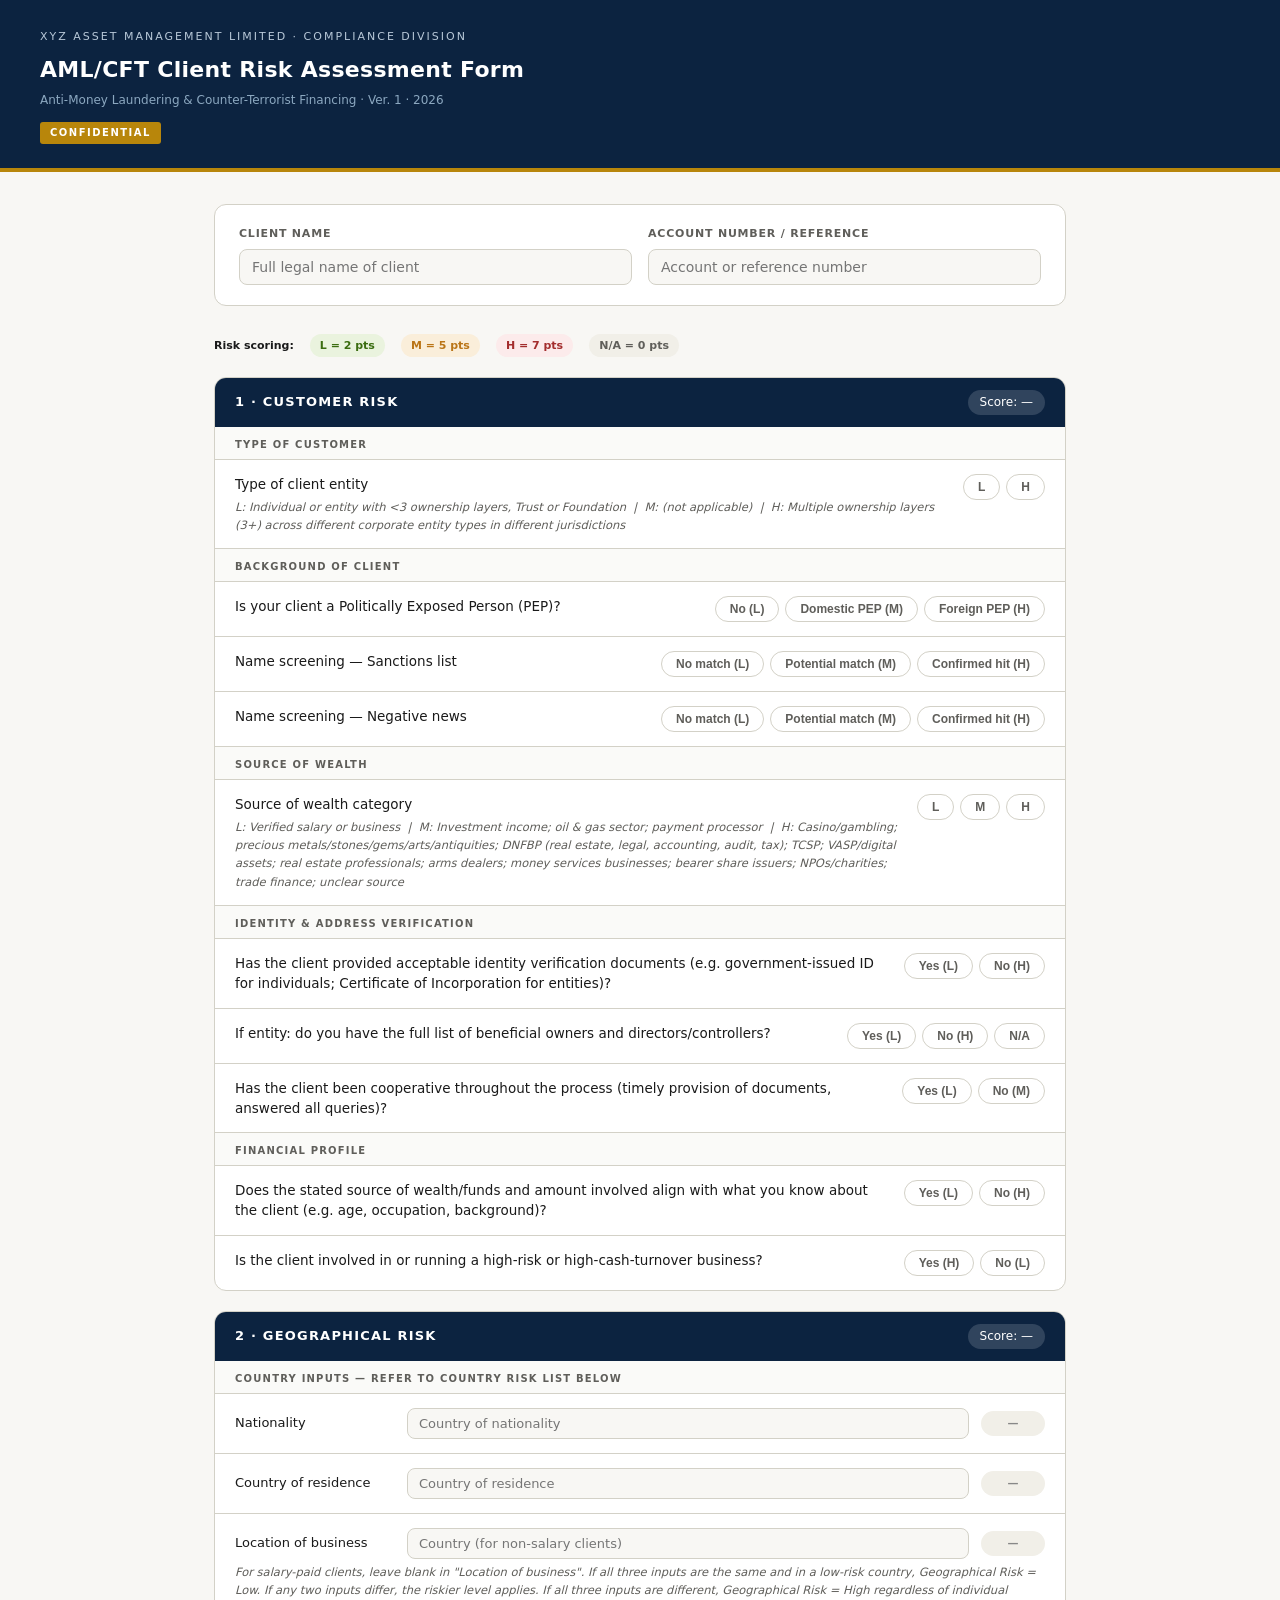
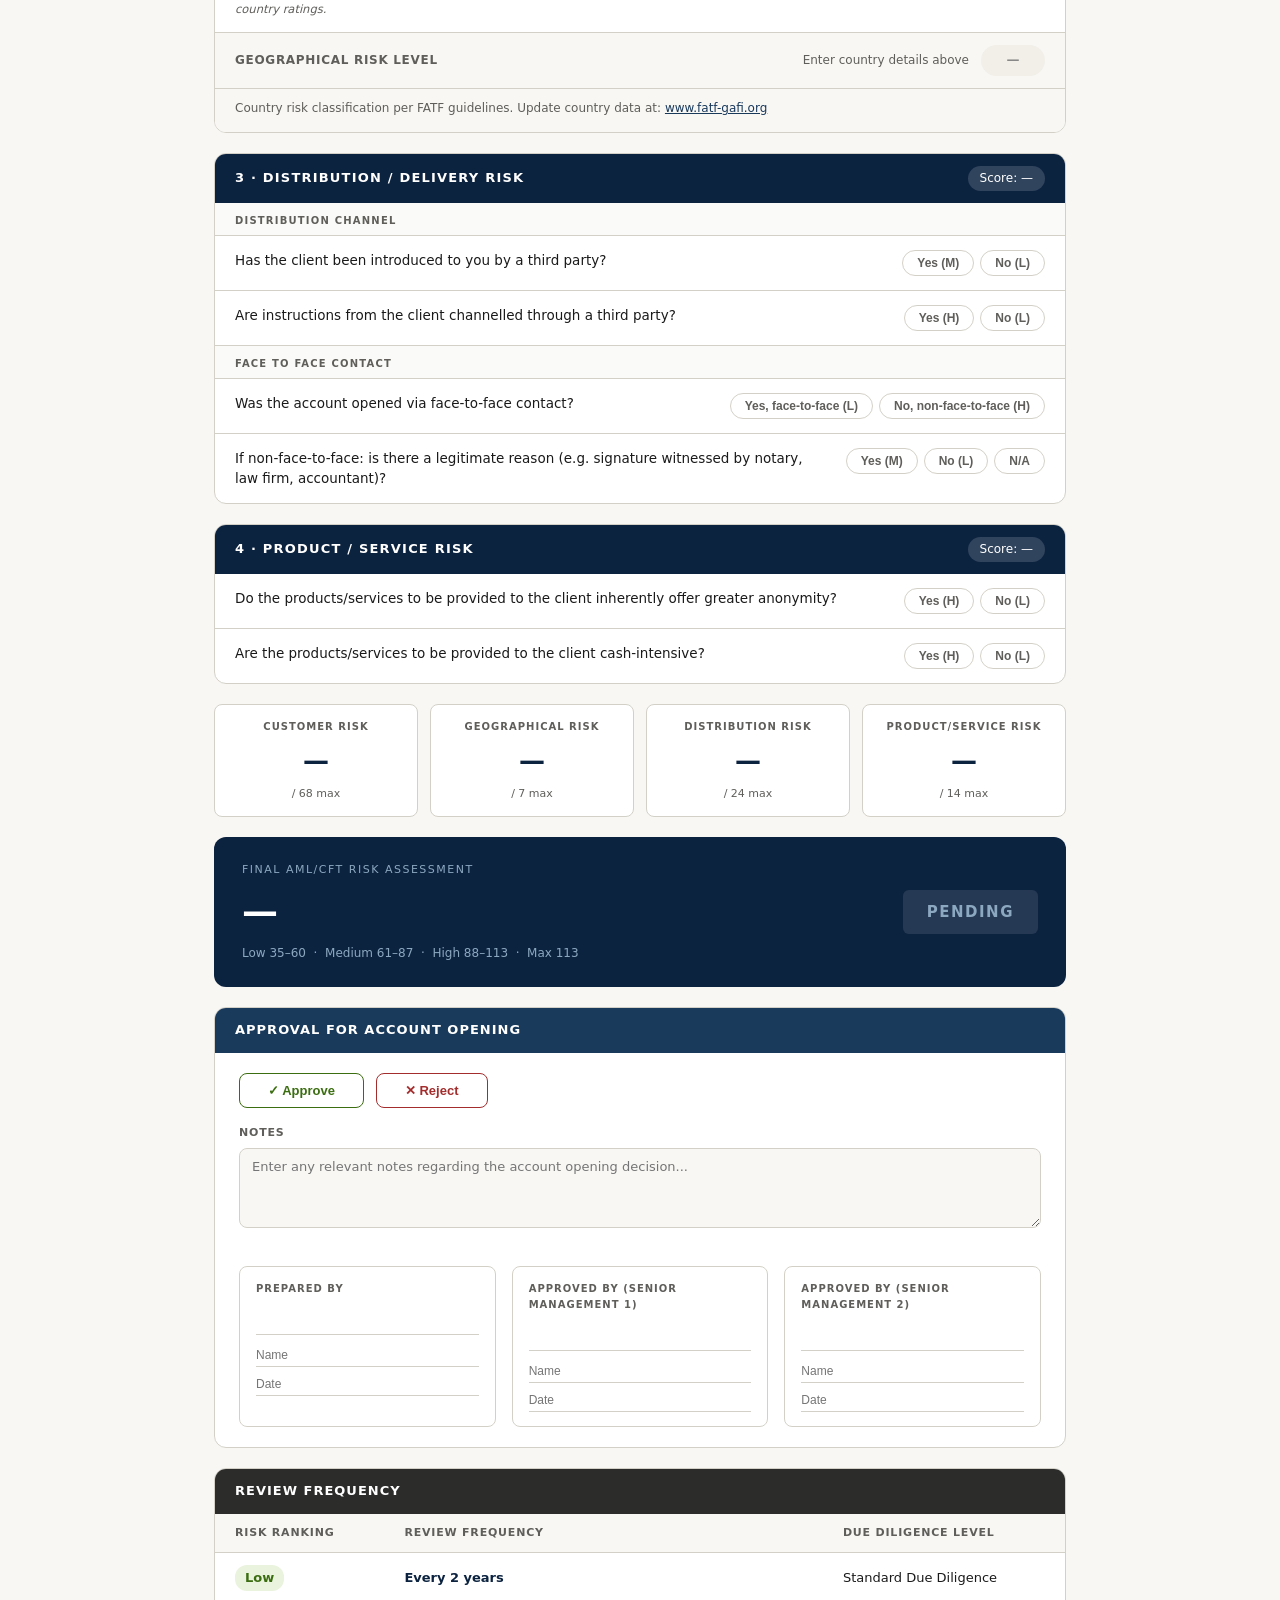
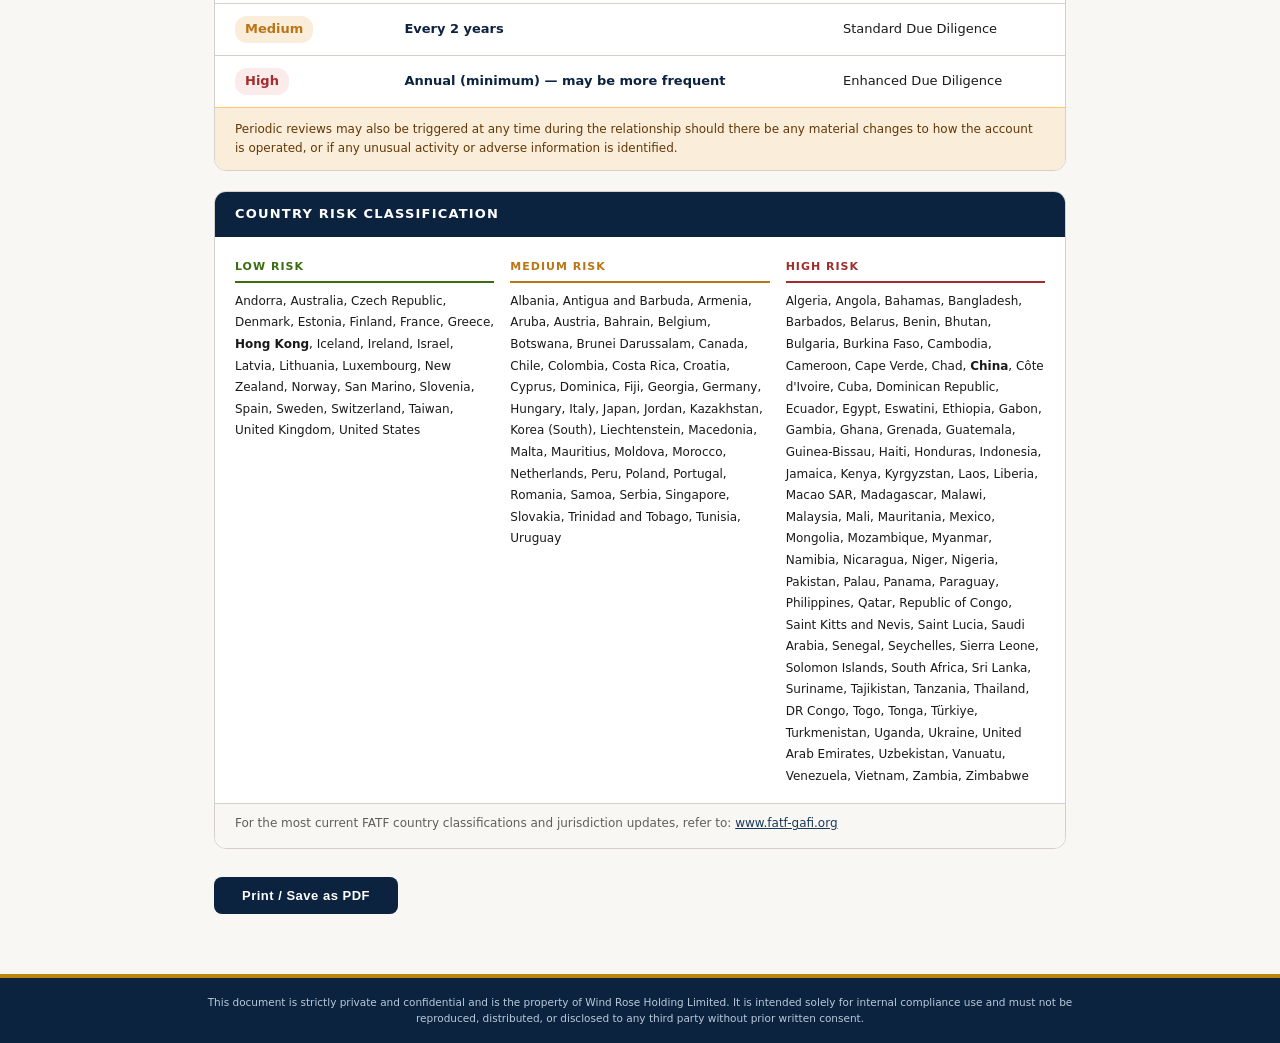
==== Tools_AML/aml_risk_assessment.html @ 9cca35e3 "Add files via upload" ====
<!DOCTYPE html>
<html lang="en">
<head>
<meta charset="UTF-8">
<meta name="viewport" content="width=device-width, initial-scale=1.0">
<title>AML/CFT Client Risk Assessment Form</title>
<style>
  :root {
    --navy: #0C2340;
    --navy-mid: #1A3A5C;
    --gold: #B8860B;
    --gold-light: #F5E6B0;
    --red-high: #A32D2D;
    --red-bg: #FCEBEB;
    --amber-mid: #BA7517;
    --amber-bg: #FAEEDA;
    --green-mid: #3B6D11;
    --green-bg: #EAF3DE;
    --border: #D3D1C7;
    --bg: #F8F7F4;
    --card-bg: #FFFFFF;
    --text: #1A1A1A;
    --text-muted: #5F5E5A;
    --radius: 8px;
    --radius-lg: 12px;
  }

  * { box-sizing: border-box; margin: 0; padding: 0; }

  body {
    font-family: 'Segoe UI', system-ui, sans-serif;
    font-size: 14px;
    line-height: 1.6;
    background: var(--bg);
    color: var(--text);
    padding: 0;
  }

  .page-header {
    background: var(--navy);
    color: #fff;
    padding: 28px 40px 24px;
    border-bottom: 4px solid var(--gold);
  }
  .page-header .firm-name {
    font-size: 11px;
    letter-spacing: 2px;
    text-transform: uppercase;
    color: #B8C8D8;
    margin-bottom: 6px;
  }
  .page-header h1 {
    font-size: 22px;
    font-weight: 600;
    letter-spacing: 0.3px;
    margin-bottom: 4px;
  }
  .page-header .subtitle {
    font-size: 12px;
    color: #8CA8C0;
  }
  .confidential-tag {
    display: inline-block;
    background: var(--gold);
    color: #fff;
    font-size: 10px;
    font-weight: 600;
    letter-spacing: 1.5px;
    text-transform: uppercase;
    padding: 3px 10px;
    border-radius: 3px;
    margin-top: 12px;
  }

  .form-body {
    max-width: 900px;
    margin: 0 auto;
    padding: 32px 24px 60px;
  }

  .client-info-bar {
    background: var(--card-bg);
    border: 0.5px solid var(--border);
    border-radius: var(--radius-lg);
    padding: 20px 24px;
    margin-bottom: 28px;
    display: grid;
    grid-template-columns: 1fr 1fr;
    gap: 16px;
  }
  .field-group label {
    display: block;
    font-size: 11px;
    font-weight: 600;
    letter-spacing: 0.8px;
    text-transform: uppercase;
    color: var(--text-muted);
    margin-bottom: 6px;
  }
  .field-group input, .field-group select {
    width: 100%;
    padding: 9px 12px;
    border: 0.5px solid var(--border);
    border-radius: var(--radius);
    font-size: 14px;
    font-family: inherit;
    background: var(--bg);
    color: var(--text);
    outline: none;
    transition: border-color 0.15s;
  }
  .field-group input:focus, .field-group select:focus {
    border-color: var(--navy-mid);
    background: #fff;
  }

  .section-card {
    background: var(--card-bg);
    border: 0.5px solid var(--border);
    border-radius: var(--radius-lg);
    margin-bottom: 20px;
    overflow: hidden;
  }
  .section-header {
    background: var(--navy);
    color: #fff;
    padding: 12px 20px;
    display: flex;
    align-items: center;
    justify-content: space-between;
  }
  .section-header h2 {
    font-size: 13px;
    font-weight: 600;
    letter-spacing: 1.2px;
    text-transform: uppercase;
  }
  .section-score-badge {
    font-size: 12px;
    background: rgba(255,255,255,0.15);
    padding: 3px 12px;
    border-radius: 20px;
    font-weight: 500;
  }

  .subsection-label {
    padding: 10px 20px 6px;
    font-size: 10px;
    font-weight: 700;
    letter-spacing: 1.2px;
    text-transform: uppercase;
    color: var(--text-muted);
    border-bottom: 0.5px solid var(--border);
    background: #FAFAF8;
  }

  .question-row {
    padding: 14px 20px;
    border-bottom: 0.5px solid var(--border);
    display: grid;
    grid-template-columns: 1fr auto;
    gap: 16px;
    align-items: start;
  }
  .question-row:last-child { border-bottom: none; }
  .question-text {
    font-size: 13.5px;
    line-height: 1.5;
    color: var(--text);
  }
  .question-note {
    font-size: 11.5px;
    color: var(--text-muted);
    margin-top: 3px;
    font-style: italic;
  }

  .radio-group {
    display: flex;
    gap: 6px;
    flex-shrink: 0;
    align-items: center;
  }
  .risk-btn {
    padding: 5px 14px;
    border-radius: 20px;
    border: 1.5px solid var(--border);
    background: transparent;
    font-size: 12px;
    font-weight: 600;
    cursor: pointer;
    transition: all 0.15s;
    white-space: nowrap;
    color: var(--text-muted);
  }
  .risk-btn:hover { border-color: #888; color: var(--text); }
  .risk-btn.selected-L { background: var(--green-bg); border-color: var(--green-mid); color: var(--green-mid); }
  .risk-btn.selected-M { background: var(--amber-bg); border-color: var(--amber-mid); color: var(--amber-mid); }
  .risk-btn.selected-H { background: var(--red-bg); border-color: var(--red-high); color: var(--red-high); }
  .risk-btn.selected-NA { background: #F1EFE8; border-color: #B4B2A9; color: #5F5E5A; }

  .geo-row {
    padding: 14px 20px;
    border-bottom: 0.5px solid var(--border);
    display: grid;
    grid-template-columns: 160px 1fr auto;
    gap: 12px;
    align-items: center;
  }
  .geo-row:last-child { border-bottom: none; }
  .geo-label {
    font-size: 13px;
    font-weight: 500;
  }
  .geo-input {
    padding: 7px 11px;
    border: 0.5px solid var(--border);
    border-radius: var(--radius);
    font-size: 13px;
    font-family: inherit;
    background: var(--bg);
    color: var(--text);
    outline: none;
    transition: border-color 0.15s;
  }
  .geo-input:focus { border-color: var(--navy-mid); background: #fff; }
  .geo-risk-indicator {
    font-size: 11px;
    font-weight: 700;
    padding: 4px 12px;
    border-radius: 20px;
    min-width: 64px;
    text-align: center;
  }
  .geo-risk-L { background: var(--green-bg); color: var(--green-mid); }
  .geo-risk-M { background: var(--amber-bg); color: var(--amber-mid); }
  .geo-risk-H { background: var(--red-bg); color: var(--red-high); }
  .geo-risk-none { background: #F1EFE8; color: #888; }
  .geo-note {
    grid-column: 1 / -1;
    font-size: 11.5px;
    color: var(--text-muted);
    font-style: italic;
    padding-top: 0;
    margin-top: -8px;
  }

  .geo-combined-result {
    padding: 12px 20px;
    background: #F8F7F4;
    border-top: 0.5px solid var(--border);
    display: flex;
    align-items: center;
    justify-content: space-between;
  }
  .geo-combined-label {
    font-size: 12px;
    font-weight: 600;
    text-transform: uppercase;
    letter-spacing: 0.7px;
    color: var(--text-muted);
  }

  .score-summary-grid {
    display: grid;
    grid-template-columns: repeat(4, 1fr);
    gap: 12px;
    margin-bottom: 20px;
  }
  .score-card {
    border: 0.5px solid var(--border);
    border-radius: var(--radius);
    padding: 14px 16px;
    background: var(--card-bg);
    text-align: center;
  }
  .score-card-label {
    font-size: 10px;
    font-weight: 700;
    letter-spacing: 1px;
    text-transform: uppercase;
    color: var(--text-muted);
    margin-bottom: 6px;
  }
  .score-card-value {
    font-size: 26px;
    font-weight: 600;
    color: var(--navy);
  }
  .score-card-sub {
    font-size: 11px;
    color: var(--text-muted);
    margin-top: 2px;
  }

  .total-result-card {
    background: var(--navy);
    color: #fff;
    border-radius: var(--radius-lg);
    padding: 24px 28px;
    margin-bottom: 20px;
    display: flex;
    align-items: center;
    justify-content: space-between;
  }
  .total-result-label {
    font-size: 11px;
    letter-spacing: 1.5px;
    text-transform: uppercase;
    color: #8CA8C0;
    margin-bottom: 4px;
  }
  .total-result-score {
    font-size: 36px;
    font-weight: 700;
  }
  .risk-level-badge {
    padding: 10px 24px;
    border-radius: 6px;
    font-size: 15px;
    font-weight: 700;
    letter-spacing: 1.5px;
    text-transform: uppercase;
  }
  .rl-low { background: var(--green-bg); color: var(--green-mid); }
  .rl-medium { background: var(--amber-bg); color: var(--amber-mid); }
  .rl-high { background: var(--red-bg); color: var(--red-high); }
  .rl-pending { background: rgba(255,255,255,0.1); color: #8CA8C0; }

  .edd-card {
    background: var(--red-bg);
    border: 1px solid #F7C1C1;
    border-radius: var(--radius-lg);
    padding: 20px 24px;
    margin-bottom: 20px;
    display: none;
  }
  .edd-card.visible { display: block; }
  .edd-title {
    font-size: 13px;
    font-weight: 700;
    color: var(--red-high);
    letter-spacing: 0.5px;
    text-transform: uppercase;
    margin-bottom: 12px;
    display: flex;
    align-items: center;
    gap: 8px;
  }
  .edd-options { display: flex; gap: 12px; margin-top: 10px; }

  .approval-card {
    background: var(--card-bg);
    border: 0.5px solid var(--border);
    border-radius: var(--radius-lg);
    overflow: hidden;
    margin-bottom: 20px;
  }
  .approval-header {
    background: var(--navy-mid);
    color: #fff;
    padding: 12px 20px;
    font-size: 13px;
    font-weight: 600;
    letter-spacing: 1px;
    text-transform: uppercase;
  }
  .approval-body { padding: 20px 24px; }
  .approval-options { display: flex; gap: 12px; margin-bottom: 16px; }
  .approve-btn, .reject-btn {
    padding: 9px 28px;
    border-radius: var(--radius);
    border: 1.5px solid;
    font-size: 13px;
    font-weight: 600;
    cursor: pointer;
    transition: all 0.15s;
  }
  .approve-btn { border-color: var(--green-mid); color: var(--green-mid); background: transparent; }
  .approve-btn.selected { background: var(--green-bg); }
  .reject-btn { border-color: var(--red-high); color: var(--red-high); background: transparent; }
  .reject-btn.selected { background: var(--red-bg); }
  .notes-area {
    width: 100%;
    min-height: 80px;
    padding: 10px 12px;
    border: 0.5px solid var(--border);
    border-radius: var(--radius);
    font-size: 13px;
    font-family: inherit;
    resize: vertical;
    background: var(--bg);
    color: var(--text);
    outline: none;
    margin-bottom: 16px;
  }
  .notes-area:focus { border-color: var(--navy-mid); background: #fff; }

  .sig-grid {
    display: grid;
    grid-template-columns: 1fr 1fr;
    gap: 16px;
    margin-top: 16px;
  }
  .sig-block {
    border: 0.5px solid var(--border);
    border-radius: var(--radius);
    padding: 14px 16px;
  }
  .sig-block.required {
    border: 1.5px solid var(--red-high);
    background: var(--red-bg);
  }
  .sig-block.required label { color: var(--red-high); }
  .sig-block label {
    font-size: 10px;
    font-weight: 700;
    letter-spacing: 1px;
    text-transform: uppercase;
    color: var(--text-muted);
    display: block;
    margin-bottom: 6px;
  }
  .sig-line {
    border-bottom: 1px solid var(--border);
    height: 32px;
    margin-bottom: 8px;
  }

  .review-card {
    background: var(--card-bg);
    border: 0.5px solid var(--border);
    border-radius: var(--radius-lg);
    overflow: hidden;
    margin-bottom: 20px;
  }
  .review-header {
    background: #2C2C2A;
    color: #fff;
    padding: 12px 20px;
    font-size: 13px;
    font-weight: 600;
    letter-spacing: 1px;
    text-transform: uppercase;
  }
  .review-table {
    width: 100%;
    border-collapse: collapse;
  }
  .review-table th {
    background: #F8F7F4;
    padding: 10px 20px;
    font-size: 11px;
    font-weight: 700;
    letter-spacing: 0.8px;
    text-transform: uppercase;
    color: var(--text-muted);
    text-align: left;
    border-bottom: 0.5px solid var(--border);
  }
  .review-table td {
    padding: 12px 20px;
    border-bottom: 0.5px solid var(--border);
    font-size: 13px;
  }
  .review-table tr:last-child td { border-bottom: none; }
  .review-freq {
    font-weight: 600;
    color: var(--navy);
  }
  .review-active td { background: #EAF3DE; }
  .review-active .review-freq { color: var(--green-mid); }
  .review-active-H td { background: var(--red-bg); }
  .review-active-H .review-freq { color: var(--red-high); }
  .review-active-M td { background: var(--amber-bg); }
  .review-active-M .review-freq { color: var(--amber-mid); }

  .periodic-note {
    padding: 12px 20px;
    background: #FAEEDA;
    font-size: 12px;
    color: #633806;
    border-top: 0.5px solid #FAC775;
  }

  .country-lookup-row {
    padding: 10px 20px 14px;
    background: #F8F7F4;
    border-top: 0.5px solid var(--border);
    font-size: 12px;
    color: var(--text-muted);
  }
  .country-lookup-row a {
    color: var(--navy-mid);
    text-decoration: underline;
    cursor: pointer;
  }

  .print-btn {
    background: var(--navy);
    color: #fff;
    border: none;
    padding: 11px 28px;
    border-radius: var(--radius);
    font-size: 13px;
    font-weight: 600;
    cursor: pointer;
    margin-top: 8px;
    letter-spacing: 0.5px;
    transition: background 0.15s;
  }
  .print-btn:hover { background: var(--navy-mid); }

  .legend-row {
    display: flex;
    gap: 16px;
    font-size: 11px;
    color: var(--text-muted);
    margin-bottom: 20px;
    align-items: center;
  }
  .legend-pill {
    display: inline-flex;
    align-items: center;
    gap: 5px;
    padding: 3px 10px;
    border-radius: 12px;
    font-weight: 600;
  }

  .high-warning {
    background: var(--red-bg);
    border: 1px solid #F09595;
    border-radius: var(--radius);
    padding: 12px 16px;
    font-size: 12.5px;
    color: var(--red-high);
    margin-top: 12px;
    display: none;
  }
  .high-warning.visible { display: block; }

  @media print {
    body { background: #fff; }
    .print-btn { display: none; }
    .section-card, .approval-card, .review-card { break-inside: avoid; }
  }

  .page-footer {
    background: var(--navy);
    color: #B8C8D8;
    padding: 16px 40px;
    border-top: 4px solid var(--gold);
    text-align: center;
    font-size: 10.5px;
    line-height: 1.6;
  }
  .page-footer .footnote {
    max-width: 900px;
    margin: 0 auto;
  }
</style>
</head>
<body>

<div class="page-header">
  <div class="firm-name">xyz Asset Management Limited · Compliance Division</div>
  <h1>AML/CFT Client Risk Assessment Form</h1>
  <div class="subtitle">Anti-Money Laundering &amp; Counter-Terrorist Financing · Ver. 1 · 2026</div>
  <div class="confidential-tag">Confidential</div>
</div>

<div class="form-body">

  <div class="client-info-bar">
    <div class="field-group">
      <label>Client Name</label>
      <input type="text" id="clientName" placeholder="Full legal name of client">
    </div>
    <div class="field-group">
      <label>Account Number / Reference</label>
      <input type="text" id="accountRef" placeholder="Account or reference number">
    </div>
  </div>

  <div class="legend-row">
    <span style="font-weight:600; color: var(--text);">Risk scoring:</span>
    <span class="legend-pill" style="background:var(--green-bg); color:var(--green-mid);">L = 2 pts</span>
    <span class="legend-pill" style="background:var(--amber-bg); color:var(--amber-mid);">M = 5 pts</span>
    <span class="legend-pill" style="background:var(--red-bg); color:var(--red-high);">H = 7 pts</span>
    <span class="legend-pill" style="background:#F1EFE8; color:#5F5E5A;">N/A = 0 pts</span>
  </div>

  <!-- SECTION 1: CUSTOMER RISK -->
  <div class="section-card">
    <div class="section-header">
      <h2>1 · Customer Risk</h2>
      <span class="section-score-badge" id="badge-customer">Score: —</span>
    </div>

    <div class="subsection-label">Type of customer</div>
    <div class="question-row">
      <div>
        <div class="question-text">Type of client entity</div>
        <div class="question-note">L: Individual or entity with &lt;3 ownership layers, Trust or Foundation &nbsp;|&nbsp; M: (not applicable) &nbsp;|&nbsp; H: Multiple ownership layers (3+) across different corporate entity types in different jurisdictions</div>
      </div>
      <div class="radio-group" data-section="customer" data-q="typeOfCustomer">
        <button class="risk-btn" data-val="L" onclick="selectRisk(this,'typeOfCustomer','customer')">L</button>
        <button class="risk-btn" data-val="H" onclick="selectRisk(this,'typeOfCustomer','customer')">H</button>
      </div>
    </div>

    <div class="subsection-label">Background of client</div>
    <div class="question-row">
      <div>
        <div class="question-text">Is your client a Politically Exposed Person (PEP)?</div>
      </div>
      <div class="radio-group" data-section="customer" data-q="pep">
        <button class="risk-btn" data-val="L" onclick="selectRisk(this,'pep','customer')">No (L)</button>
        <button class="risk-btn" data-val="M" onclick="selectRisk(this,'pep','customer')">Domestic PEP (M)</button>
        <button class="risk-btn" data-val="H" onclick="selectRisk(this,'pep','customer')">Foreign PEP (H)</button>
      </div>
    </div>
    <div class="question-row">
      <div>
        <div class="question-text">Name screening — Sanctions list</div>
      </div>
      <div class="radio-group" data-section="customer" data-q="sanctionScreen">
        <button class="risk-btn" data-val="L" onclick="selectRisk(this,'sanctionScreen','customer')">No match (L)</button>
        <button class="risk-btn" data-val="M" onclick="selectRisk(this,'sanctionScreen','customer')">Potential match (M)</button>
        <button class="risk-btn" data-val="H" onclick="selectRisk(this,'sanctionScreen','customer')">Confirmed hit (H)</button>
      </div>
    </div>
    <div class="question-row">
      <div>
        <div class="question-text">Name screening — Negative news</div>
      </div>
      <div class="radio-group" data-section="customer" data-q="negNewsScreen">
        <button class="risk-btn" data-val="L" onclick="selectRisk(this,'negNewsScreen','customer')">No match (L)</button>
        <button class="risk-btn" data-val="M" onclick="selectRisk(this,'negNewsScreen','customer')">Potential match (M)</button>
        <button class="risk-btn" data-val="H" onclick="selectRisk(this,'negNewsScreen','customer')">Confirmed hit (H)</button>
      </div>
    </div>

    <div class="subsection-label">Source of wealth</div>
    <div class="question-row">
      <div>
        <div class="question-text">Source of wealth category</div>
        <div class="question-note">L: Verified salary or business &nbsp;|&nbsp; M: Investment income; oil &amp; gas sector; payment processor &nbsp;|&nbsp; H: Casino/gambling; precious metals/stones/gems/arts/antiquities; DNFBP (real estate, legal, accounting, audit, tax); TCSP; VASP/digital assets; real estate professionals; arms dealers; money services businesses; bearer share issuers; NPOs/charities; trade finance; unclear source</div>
      </div>
      <div class="radio-group" data-section="customer" data-q="sourceWealth">
        <button class="risk-btn" data-val="L" onclick="selectRisk(this,'sourceWealth','customer')">L</button>
        <button class="risk-btn" data-val="M" onclick="selectRisk(this,'sourceWealth','customer')">M</button>
        <button class="risk-btn" data-val="H" onclick="selectRisk(this,'sourceWealth','customer')">H</button>
      </div>
    </div>

    <div class="subsection-label">Identity &amp; address verification</div>
    <div class="question-row">
      <div>
        <div class="question-text">Has the client provided acceptable identity verification documents (e.g. government-issued ID for individuals; Certificate of Incorporation for entities)?</div>
      </div>
      <div class="radio-group" data-section="customer" data-q="idVerified">
        <button class="risk-btn" data-val="L" onclick="selectRisk(this,'idVerified','customer')">Yes (L)</button>
        <button class="risk-btn" data-val="H" onclick="selectRisk(this,'idVerified','customer')">No (H)</button>
      </div>
    </div>
    <div class="question-row">
      <div>
        <div class="question-text">If entity: do you have the full list of beneficial owners and directors/controllers?</div>
      </div>
      <div class="radio-group" data-section="customer" data-q="boList">
        <button class="risk-btn" data-val="L" onclick="selectRisk(this,'boList','customer')">Yes (L)</button>
        <button class="risk-btn" data-val="H" onclick="selectRisk(this,'boList','customer')">No (H)</button>
        <button class="risk-btn" data-val="NA" onclick="selectRisk(this,'boList','customer')">N/A</button>
      </div>
    </div>
    <div class="question-row">
      <div>
        <div class="question-text">Has the client been cooperative throughout the process (timely provision of documents, answered all queries)?</div>
      </div>
      <div class="radio-group" data-section="customer" data-q="cooperative">
        <button class="risk-btn" data-val="L" onclick="selectRisk(this,'cooperative','customer')">Yes (L)</button>
        <button class="risk-btn" data-val="M" onclick="selectRisk(this,'cooperative','customer')">No (M)</button>
      </div>
    </div>

    <div class="subsection-label">Financial profile</div>
    <div class="question-row">
      <div>
        <div class="question-text">Does the stated source of wealth/funds and amount involved align with what you know about the client (e.g. age, occupation, background)?</div>
      </div>
      <div class="radio-group" data-section="customer" data-q="sowConsistent">
        <button class="risk-btn" data-val="L" onclick="selectRisk(this,'sowConsistent','customer')">Yes (L)</button>
        <button class="risk-btn" data-val="H" onclick="selectRisk(this,'sowConsistent','customer')">No (H)</button>
      </div>
    </div>
    <div class="question-row" style="border-bottom:none;">
      <div>
        <div class="question-text">Is the client involved in or running a high-risk or high-cash-turnover business?</div>
      </div>
      <div class="radio-group" data-section="customer" data-q="highCashBiz">
        <button class="risk-btn" data-val="H" onclick="selectRisk(this,'highCashBiz','customer')">Yes (H)</button>
        <button class="risk-btn" data-val="L" onclick="selectRisk(this,'highCashBiz','customer')">No (L)</button>
      </div>
    </div>
  </div>

  <!-- SECTION 2: GEOGRAPHICAL RISK -->
  <div class="section-card">
    <div class="section-header">
      <h2>2 · Geographical Risk</h2>
      <span class="section-score-badge" id="badge-geo">Score: —</span>
    </div>

    <div class="subsection-label">Country inputs — refer to country risk list below</div>
    <div class="geo-row">
      <div class="geo-label">Nationality</div>
      <input type="text" class="geo-input" id="geo-nationality" placeholder="Country of nationality" oninput="updateGeo()">
      <div class="geo-risk-indicator geo-risk-none" id="geo-nat-badge">—</div>
    </div>
    <div class="geo-row">
      <div class="geo-label">Country of residence</div>
      <input type="text" class="geo-input" id="geo-residence" placeholder="Country of residence" oninput="updateGeo()">
      <div class="geo-risk-indicator geo-risk-none" id="geo-res-badge">—</div>
    </div>
    <div class="geo-row" style="border-bottom:none;">
      <div class="geo-label">Location of business</div>
      <input type="text" class="geo-input" id="geo-business" placeholder="Country (for non-salary clients)" oninput="updateGeo()">
      <div class="geo-risk-indicator geo-risk-none" id="geo-biz-badge">—</div>
      <div class="geo-note">For salary-paid clients, leave blank in "Location of business". If all three inputs are the same and in a low-risk country, Geographical Risk = Low. If any two inputs differ, the riskier level applies. If all three inputs are different, Geographical Risk = High regardless of individual country ratings.</div>
    </div>

    <div class="geo-combined-result">
      <span class="geo-combined-label">Geographical risk level</span>
      <div style="display:flex; align-items:center; gap:12px;">
        <span id="geo-combined-text" style="font-size:12px; color:var(--text-muted);">Enter country details above</span>
        <div class="geo-risk-indicator geo-risk-none" id="geo-combined-badge" style="font-size:13px; padding: 5px 18px;">—</div>
      </div>
    </div>

    <div class="country-lookup-row">
      Country risk classification per FATF guidelines. Update country data at:
      <a href="https://www.fatf-gafi.org/en/home.html" target="_blank">www.fatf-gafi.org</a>
    </div>
  </div>

  <!-- SECTION 3: DISTRIBUTION/DELIVERY RISK -->
  <div class="section-card">
    <div class="section-header">
      <h2>3 · Distribution / Delivery Risk</h2>
      <span class="section-score-badge" id="badge-dist">Score: —</span>
    </div>

    <div class="subsection-label">Distribution channel</div>
    <div class="question-row">
      <div>
        <div class="question-text">Has the client been introduced to you by a third party?</div>
      </div>
      <div class="radio-group" data-section="dist" data-q="thirdPartyIntro">
        <button class="risk-btn" data-val="M" onclick="selectRisk(this,'thirdPartyIntro','dist')">Yes (M)</button>
        <button class="risk-btn" data-val="L" onclick="selectRisk(this,'thirdPartyIntro','dist')">No (L)</button>
      </div>
    </div>
    <div class="question-row">
      <div>
        <div class="question-text">Are instructions from the client channelled through a third party?</div>
      </div>
      <div class="radio-group" data-section="dist" data-q="thirdPartyInstr">
        <button class="risk-btn" data-val="H" onclick="selectRisk(this,'thirdPartyInstr','dist')">Yes (H)</button>
        <button class="risk-btn" data-val="L" onclick="selectRisk(this,'thirdPartyInstr','dist')">No (L)</button>
      </div>
    </div>

    <div class="subsection-label">Face to face contact</div>
    <div class="question-row">
      <div>
        <div class="question-text">Was the account opened via face-to-face contact?</div>
      </div>
      <div class="radio-group" data-section="dist" data-q="faceToFace">
        <button class="risk-btn" data-val="L" onclick="selectRisk(this,'faceToFace','dist')">Yes, face-to-face (L)</button>
        <button class="risk-btn" data-val="H" onclick="selectRisk(this,'faceToFace','dist')">No, non-face-to-face (H)</button>
      </div>
    </div>
    <div class="question-row" style="border-bottom:none;">
      <div>
        <div class="question-text">If non-face-to-face: is there a legitimate reason (e.g. signature witnessed by notary, law firm, accountant)?</div>
      </div>
      <div class="radio-group" data-section="dist" data-q="nonF2FReason">
        <button class="risk-btn" data-val="M" onclick="selectRisk(this,'nonF2FReason','dist')">Yes (M)</button>
        <button class="risk-btn" data-val="L" onclick="selectRisk(this,'nonF2FReason','dist')">No (L)</button>
        <button class="risk-btn" data-val="NA" onclick="selectRisk(this,'nonF2FReason','dist')">N/A</button>
      </div>
    </div>
  </div>

  <!-- SECTION 4: PRODUCT/SERVICE RISK -->
  <div class="section-card">
    <div class="section-header">
      <h2>4 · Product / Service Risk</h2>
      <span class="section-score-badge" id="badge-prod">Score: —</span>
    </div>

    <div class="question-row">
      <div>
        <div class="question-text">Do the products/services to be provided to the client inherently offer greater anonymity?</div>
      </div>
      <div class="radio-group" data-section="prod" data-q="anonymity">
        <button class="risk-btn" data-val="H" onclick="selectRisk(this,'anonymity','prod')">Yes (H)</button>
        <button class="risk-btn" data-val="L" onclick="selectRisk(this,'anonymity','prod')">No (L)</button>
      </div>
    </div>
    <div class="question-row" style="border-bottom:none;">
      <div>
        <div class="question-text">Are the products/services to be provided to the client cash-intensive?</div>
      </div>
      <div class="radio-group" data-section="prod" data-q="cashIntensive">
        <button class="risk-btn" data-val="H" onclick="selectRisk(this,'cashIntensive','prod')">Yes (H)</button>
        <button class="risk-btn" data-val="L" onclick="selectRisk(this,'cashIntensive','prod')">No (L)</button>
      </div>
    </div>
  </div>

  <!-- SCORE SUMMARY -->
  <div class="score-summary-grid">
    <div class="score-card">
      <div class="score-card-label">Customer risk</div>
      <div class="score-card-value" id="sum-customer">—</div>
      <div class="score-card-sub">/ 68 max</div>
    </div>
    <div class="score-card">
      <div class="score-card-label">Geographical risk</div>
      <div class="score-card-value" id="sum-geo">—</div>
      <div class="score-card-sub">/ 7 max</div>
    </div>
    <div class="score-card">
      <div class="score-card-label">Distribution risk</div>
      <div class="score-card-value" id="sum-dist">—</div>
      <div class="score-card-sub">/ 24 max</div>
    </div>
    <div class="score-card">
      <div class="score-card-label">Product/service risk</div>
      <div class="score-card-value" id="sum-prod">—</div>
      <div class="score-card-sub">/ 14 max</div>
    </div>
  </div>

  <div class="total-result-card">
    <div>
      <div class="total-result-label">Final AML/CFT Risk Assessment</div>
      <div class="total-result-score" id="total-score">—</div>
      <div style="font-size:12px; color:#8CA8C0; margin-top:4px;">Low 35–60 &nbsp;·&nbsp; Medium 61–87 &nbsp;·&nbsp; High 88–113 &nbsp;·&nbsp; Max 113</div>
    </div>
    <div class="risk-level-badge rl-pending" id="final-risk-badge">Pending</div>
  </div>

  <!-- EDD Card (high risk only) -->
  <div class="edd-card" id="edd-card">
    <div class="edd-title">⚠ Enhanced Due Diligence Required</div>
    <div style="font-size:13px; color:var(--red-high); margin-bottom:12px;"><span id="edd-reason">Enhanced Due Diligence (EDD) is required for this client.</span> EDD must be conducted and an EDD report must be provided. This client must be approved by 2 Senior Management.</div>
    <div style="font-size:12px; font-weight:600; text-transform:uppercase; letter-spacing:0.8px; color:#A32D2D; margin-bottom:8px;">EDD Outcome</div>
    <div class="edd-options">
      <button class="risk-btn" id="edd-pass" onclick="selectEDD('pass')" style="font-size:13px; padding:7px 24px;">Passed</button>
      <button class="risk-btn" id="edd-fail" onclick="selectEDD('fail')" style="font-size:13px; padding:7px 24px;">Not passed</button>
    </div>
  </div>

  <!-- APPROVAL SECTION -->
  <div class="approval-card">
    <div class="approval-header">Approval for account opening</div>
    <div class="approval-body">
      <div class="approval-options">
        <button class="approve-btn" id="btn-approve" onclick="selectApproval('approve')">✓ Approve</button>
        <button class="reject-btn" id="btn-reject" onclick="selectApproval('reject')">✕ Reject</button>
      </div>
      <label style="font-size:11px; font-weight:700; letter-spacing:0.8px; text-transform:uppercase; color:var(--text-muted); display:block; margin-bottom:6px;">Notes</label>
      <textarea class="notes-area" id="approval-notes" placeholder="Enter any relevant notes regarding the account opening decision..."></textarea>
      <div id="high-risk-reason-block" style="display:none;">
        <label style="font-size:11px; font-weight:700; letter-spacing:0.8px; text-transform:uppercase; color:var(--red-high); display:block; margin-bottom:6px;">Reasons for approval (high-risk client — required)</label>
        <textarea class="notes-area" id="highrisk-reasons" placeholder="For high-risk clients: state specific reasons for approval and risk mitigants..."></textarea>
      </div>
      <div class="sig-grid" style="grid-template-columns: 1fr 1fr 1fr;">
        <div class="sig-block">
          <label>Prepared by</label>
          <div class="sig-line"></div>
          <input type="text" style="width:100%; border:none; border-bottom:0.5px solid var(--border); background:transparent; font-size:12px; padding:4px 0; outline:none;" placeholder="Name">
          <input type="text" style="width:100%; border:none; border-bottom:0.5px solid var(--border); background:transparent; font-size:12px; padding:4px 0; margin-top:6px; outline:none;" placeholder="Date">
        </div>
        <div class="sig-block" id="first-approver-block">
          <label>Approved by (Senior Management 1)</label>
          <div class="sig-line"></div>
          <input type="text" style="width:100%; border:none; border-bottom:0.5px solid var(--border); background:transparent; font-size:12px; padding:4px 0; outline:none;" placeholder="Name">
          <input type="text" style="width:100%; border:none; border-bottom:0.5px solid var(--border); background:transparent; font-size:12px; padding:4px 0; margin-top:6px; outline:none;" placeholder="Date">
        </div>
        <div class="sig-block" id="second-approver-block">
          <label>Approved by (Senior Management 2)</label>
          <div class="sig-line"></div>
          <input type="text" style="width:100%; border:none; border-bottom:0.5px solid var(--border); background:transparent; font-size:12px; padding:4px 0; outline:none;" placeholder="Name">
          <input type="text" style="width:100%; border:none; border-bottom:0.5px solid var(--border); background:transparent; font-size:12px; padding:4px 0; margin-top:6px; outline:none;" placeholder="Date">
        </div>
      </div>
      <div class="high-warning" id="dual-approval-warning">
        ⚠ This client is High Risk and/or requires Enhanced Due Diligence (EDD). Approval by 2 Senior Management (Senior Management 1 and Senior Management 2 above) is required before account opening.
      </div>
    </div>
  </div>

  <!-- REVIEW FREQUENCY -->
  <div class="review-card">
    <div class="review-header">Review frequency</div>
    <table class="review-table">
      <thead>
        <tr>
          <th>Risk ranking</th>
          <th>Review frequency</th>
          <th>Due diligence level</th>
        </tr>
      </thead>
      <tbody>
        <tr id="review-row-L">
          <td><span class="legend-pill" style="background:var(--green-bg); color:var(--green-mid);">Low</span></td>
          <td class="review-freq">Every 2 years</td>
          <td>Standard Due Diligence</td>
        </tr>
        <tr id="review-row-M">
          <td><span class="legend-pill" style="background:var(--amber-bg); color:var(--amber-mid);">Medium</span></td>
          <td class="review-freq">Every 2 years</td>
          <td>Standard Due Diligence</td>
        </tr>
        <tr id="review-row-H">
          <td><span class="legend-pill" style="background:var(--red-bg); color:var(--red-high);">High</span></td>
          <td class="review-freq">Annual (minimum) — may be more frequent</td>
          <td>Enhanced Due Diligence</td>
        </tr>
      </tbody>
    </table>
    <div class="periodic-note">
      Periodic reviews may also be triggered at any time during the relationship should there be any material changes to how the account is operated, or if any unusual activity or adverse information is identified.
    </div>
  </div>

  <!-- COUNTRY RISK LIST -->
  <div class="section-card">
    <div class="section-header">
      <h2>Country risk classification</h2>
    </div>
    <div style="padding:16px 20px; display:grid; grid-template-columns:1fr 1fr 1fr; gap:16px;">
      <div>
        <div style="font-size:11px; font-weight:700; letter-spacing:1px; text-transform:uppercase; color:var(--green-mid); margin-bottom:8px; padding:5px 0; border-bottom:2px solid var(--green-mid);">Low risk</div>
        <div style="font-size:12px; line-height:1.8; color:var(--text);">Andorra, Australia, Czech Republic, Denmark, Estonia, Finland, France, Greece, <strong>Hong Kong</strong>, Iceland, Ireland, Israel, Latvia, Lithuania, Luxembourg, New Zealand, Norway, San Marino, Slovenia, Spain, Sweden, Switzerland, Taiwan, United Kingdom, United States</div>
      </div>
      <div>
        <div style="font-size:11px; font-weight:700; letter-spacing:1px; text-transform:uppercase; color:var(--amber-mid); margin-bottom:8px; padding:5px 0; border-bottom:2px solid var(--amber-mid);">Medium risk</div>
        <div style="font-size:12px; line-height:1.8; color:var(--text);">Albania, Antigua and Barbuda, Armenia, Aruba, Austria, Bahrain, Belgium, Botswana, Brunei Darussalam, Canada, Chile, Colombia, Costa Rica, Croatia, Cyprus, Dominica, Fiji, Georgia, Germany, Hungary, Italy, Japan, Jordan, Kazakhstan, Korea (South), Liechtenstein, Macedonia, Malta, Mauritius, Moldova, Morocco, Netherlands, Peru, Poland, Portugal, Romania, Samoa, Serbia, Singapore, Slovakia, Trinidad and Tobago, Tunisia, Uruguay</div>
      </div>
      <div>
        <div style="font-size:11px; font-weight:700; letter-spacing:1px; text-transform:uppercase; color:var(--red-high); margin-bottom:8px; padding:5px 0; border-bottom:2px solid var(--red-high);">High risk</div>
        <div style="font-size:12px; line-height:1.8; color:var(--text);">Algeria, Angola, Bahamas, Bangladesh, Barbados, Belarus, Benin, Bhutan, Bulgaria, Burkina Faso, Cambodia, Cameroon, Cape Verde, Chad, <strong>China</strong>, Côte d'Ivoire, Cuba, Dominican Republic, Ecuador, Egypt, Eswatini, Ethiopia, Gabon, Gambia, Ghana, Grenada, Guatemala, Guinea-Bissau, Haiti, Honduras, Indonesia, Jamaica, Kenya, Kyrgyzstan, Laos, Liberia, Macao SAR, Madagascar, Malawi, Malaysia, Mali, Mauritania, Mexico, Mongolia, Mozambique, Myanmar, Namibia, Nicaragua, Niger, Nigeria, Pakistan, Palau, Panama, Paraguay, Philippines, Qatar, Republic of Congo, Saint Kitts and Nevis, Saint Lucia, Saudi Arabia, Senegal, Seychelles, Sierra Leone, Solomon Islands, South Africa, Sri Lanka, Suriname, Tajikistan, Tanzania, Thailand, DR Congo, Togo, Tonga, Türkiye, Turkmenistan, Uganda, Ukraine, United Arab Emirates, Uzbekistan, Vanuatu, Venezuela, Vietnam, Zambia, Zimbabwe</div>
      </div>
    </div>
    <div class="country-lookup-row">
      For the most current FATF country classifications and jurisdiction updates, refer to: <a href="https://www.fatf-gafi.org/en/home.html" target="_blank" onclick="openLink('https://www.fatf-gafi.org/en/home.html'); return false;">www.fatf-gafi.org</a>
    </div>
  </div>

  <button class="print-btn" onclick="window.print()">Print / Save as PDF</button>

</div>

<div class="page-footer">
  <div class="footnote">This document is strictly private and confidential and is the property of Wind Rose Holding Limited. It is intended solely for internal compliance use and must not be reproduced, distributed, or disclosed to any third party without prior written consent.</div>
</div>

<script>
const SCORES = { L: 2, M: 5, H: 7, NA: 0 };

const state = {
  customer: {},
  dist: {},
  prod: {},
  geo: { nat: null, res: null, biz: null }
};

const LOW_COUNTRIES = ['andorra','australia','czech republic','denmark','estonia','finland','france','greece','hong kong','iceland','ireland','israel','latvia','lithuania','luxembourg','new zealand','norway','san marino','slovenia','spain','sweden','switzerland','taiwan','united kingdom','uk','great britain','england','scotland','wales','united states','usa','us'];
const MED_COUNTRIES = ['albania','antigua and barbuda','armenia','aruba','austria','bahrain','belgium','botswana','brunei darussalam','brunei','canada','chile','colombia','costa rica','croatia','cyprus','dominica','fiji','georgia','germany','hungary','italy','japan','jordan','kazakhstan','korea south','south korea','liechtenstein','macedonia','malta','mauritius','moldova','morocco','netherlands','peru','poland','portugal','romania','samoa','serbia','singapore','slovakia','trinidad and tobago','trinidad','tobago','tunisia','uruguay'];

function classifyCountry(name) {
  if (!name || !name.trim()) return null;
  const n = name.trim().toLowerCase().replace(/[^a-z\s]/g,'');
  if (LOW_COUNTRIES.includes(n)) return 'L';
  if (MED_COUNTRIES.includes(n)) return 'M';
  return 'H';
}

function selectRisk(btn, questionKey, section) {
  const val = btn.getAttribute('data-val');
  const group = btn.closest('.radio-group');
  group.querySelectorAll('.risk-btn').forEach(b => {
    b.className = 'risk-btn';
  });
  btn.classList.add('selected-' + val);
  state[section][questionKey] = val;
  recalcAll();
}

function sectionScore(sectionData) {
  return Object.values(sectionData).reduce((s, v) => s + (SCORES[v] || 0), 0);
}

function updateGeo() {
  const natVal = document.getElementById('geo-nationality').value;
  const resVal = document.getElementById('geo-residence').value;
  const bizVal = document.getElementById('geo-business').value;

  const nat = classifyCountry(natVal);
  const res = classifyCountry(resVal);
  const biz = bizVal.trim() ? classifyCountry(bizVal) : null;

  state.geo.nat = nat;
  state.geo.res = res;
  state.geo.biz = biz;

  setBadge('geo-nat-badge', nat);
  setBadge('geo-res-badge', res);
  setBadge('geo-biz-badge', biz);

  const combined = computeGeoRisk(nat, res, biz, natVal, resVal, bizVal);
  state.geo.combined = combined;

  const badge = document.getElementById('geo-combined-badge');
  const text = document.getElementById('geo-combined-text');

  if (!combined) {
    badge.className = 'geo-risk-indicator geo-risk-none';
    badge.textContent = '—';
    text.textContent = 'Enter nationality and country of residence';
  } else {
    const labels = { L: 'Low', M: 'Medium', H: 'High' };
    badge.className = 'geo-risk-indicator geo-risk-' + combined;
    badge.textContent = labels[combined];
    const allThreeDifferentCountries = biz && new Set([natVal, resVal, bizVal].map(v => v.trim().toLowerCase())).size === 3;
    const explanations = {
      H: allThreeDifferentCountries ? 'All three inputs are different countries → High regardless of individual ratings' :
         'Riskiest of the differing inputs is High',
      M: 'Riskiest of the differing inputs is Medium',
      L: 'All inputs in the same low-risk country'
    };
    text.textContent = explanations[combined] || '';
  }

  recalcAll();
}

function computeGeoRisk(nat, res, biz, natStr, resStr, bizStr) {
  if (!nat || !res) return null;
  const order = { H: 3, M: 2, L: 1 };

  // Salary-paid clients: "Location of business" left blank -> two-input assessment
  if (!biz) {
    if (nat === res) return nat;
    return order[nat] > order[res] ? nat : res;
  }

  // Three-input assessment (nationality, residence, location of business)
  const n = (natStr || '').trim().toLowerCase();
  const r = (resStr || '').trim().toLowerCase();
  const b = (bizStr || '').trim().toLowerCase();

  const allSameCountry = n === r && r === b;
  if (allSameCountry) {
    // Same country for all three (e.g. all in a low-risk country) -> that country's rating applies
    return nat;
  }

  const distinctCountries = new Set([n, r, b]).size;
  if (distinctCountries === 3) {
    // All three inputs are different countries -> High regardless of individual ratings
    return 'H';
  }

  // Exactly two distinct countries among the three (any two inputs differ) -> riskier level applies
  return [nat, res, biz].reduce((worst, v) => (order[v] > order[worst] ? v : worst));
}

function setBadge(id, val) {
  const el = document.getElementById(id);
  if (!val) {
    el.className = 'geo-risk-indicator geo-risk-none';
    el.textContent = '—';
  } else {
    const labels = { L: 'Low', M: 'Medium', H: 'High' };
    el.className = 'geo-risk-indicator geo-risk-' + val;
    el.textContent = labels[val];
  }
}

function recalcAll() {
  const custScore = sectionScore(state.customer);
  const distScore = sectionScore(state.dist);
  const prodScore = sectionScore(state.prod);

  const geoMap = { L: 2, M: 5, H: 7 };
  const geoScore = state.geo.combined ? (geoMap[state.geo.combined] || 0) : 0;

  const total = custScore + geoScore + distScore + prodScore;

  document.getElementById('sum-customer').textContent = Object.keys(state.customer).length ? custScore : '—';
  document.getElementById('sum-geo').textContent = state.geo.combined ? geoScore : '—';
  document.getElementById('sum-dist').textContent = Object.keys(state.dist).length ? distScore : '—';
  document.getElementById('sum-prod').textContent = Object.keys(state.prod).length ? prodScore : '—';

  const hasAll = Object.keys(state.customer).length >= 9 && state.geo.combined && Object.keys(state.dist).length >= 4 && Object.keys(state.prod).length >= 2;

  document.getElementById('badge-customer').textContent = Object.keys(state.customer).length ? 'Score: ' + custScore : 'Score: —';
  document.getElementById('badge-geo').textContent = state.geo.combined ? 'Score: ' + geoScore : 'Score: —';
  document.getElementById('badge-dist').textContent = Object.keys(state.dist).length ? 'Score: ' + distScore : 'Score: —';
  document.getElementById('badge-prod').textContent = Object.keys(state.prod).length ? 'Score: ' + prodScore : 'Score: —';

  let riskLevel = null;
  if (Object.keys(state.customer).length && state.geo.combined && Object.keys(state.dist).length && Object.keys(state.prod).length) {
    document.getElementById('total-score').textContent = total;
    // Score bands derived from section min/max guide:
    // Customer 18-68, Geo 2-7, Distribution 11-24, Product 4-14 => Total min 35, max 113
    // Range (35-113) split into three even bands to correct the previously oversized Medium band
    if (total <= 60) riskLevel = 'L';
    else if (total <= 87) riskLevel = 'M';
    else riskLevel = 'H';
  } else {
    document.getElementById('total-score').textContent = '—';
  }

  const badge = document.getElementById('final-risk-badge');
  const labels = { L: 'Low Risk', M: 'Medium Risk', H: 'High Risk' };
  const classes = { L: 'rl-low', M: 'rl-medium', H: 'rl-high' };
  if (riskLevel) {
    badge.className = 'risk-level-badge ' + classes[riskLevel];
    badge.textContent = labels[riskLevel];
  } else {
    badge.className = 'risk-level-badge rl-pending';
    badge.textContent = 'Pending';
  }

  // EDD is required if: PEP identified (Domestic or Foreign), OR any confirmed hit
  // (sanctions or negative news), OR the total score falls in High risk.
  const pepIdentified = state.customer.pep === 'M' || state.customer.pep === 'H';
  const confirmedHit = state.customer.sanctionScreen === 'H' || state.customer.negNewsScreen === 'H';
  const eddRequired = pepIdentified || confirmedHit || riskLevel === 'H';

  document.getElementById('edd-card').classList.toggle('visible', eddRequired);
  document.getElementById('edd-reason').textContent = riskLevel === 'H'
    ? 'This client has been assessed as HIGH RISK.'
    : (pepIdentified && confirmedHit
        ? 'This client is a PEP and has a confirmed screening hit.'
        : (pepIdentified
            ? 'This client has been identified as a Politically Exposed Person (PEP).'
            : 'This client has a confirmed screening hit (sanctions or negative news).'));
  document.getElementById('high-risk-reason-block').style.display = riskLevel === 'H' ? 'block' : 'none';

  // Any High Risk client, or any client requiring EDD, must be approved by 2 Senior Management.
  document.getElementById('dual-approval-warning').classList.toggle('visible', eddRequired);
  document.getElementById('first-approver-block').classList.toggle('required', eddRequired);
  document.getElementById('second-approver-block').classList.toggle('required', eddRequired);

  ['L','M','H'].forEach(l => {
    const row = document.getElementById('review-row-' + l);
    row.className = '';
    if (riskLevel === l) {
      row.className = l === 'H' ? 'review-active-H' : (l === 'M' ? 'review-active-M' : 'review-active');
    }
  });
}

function selectEDD(val) {
  document.getElementById('edd-pass').className = 'risk-btn' + (val === 'pass' ? ' selected-L' : '');
  document.getElementById('edd-fail').className = 'risk-btn' + (val === 'fail' ? ' selected-H' : '');
}

function selectApproval(val) {
  document.getElementById('btn-approve').className = 'approve-btn' + (val === 'approve' ? ' selected' : '');
  document.getElementById('btn-reject').className = 'reject-btn' + (val === 'reject' ? ' selected' : '');
}

function openLink(url) {
  window.open(url, '_blank');
}
</script>
</body>
</html>
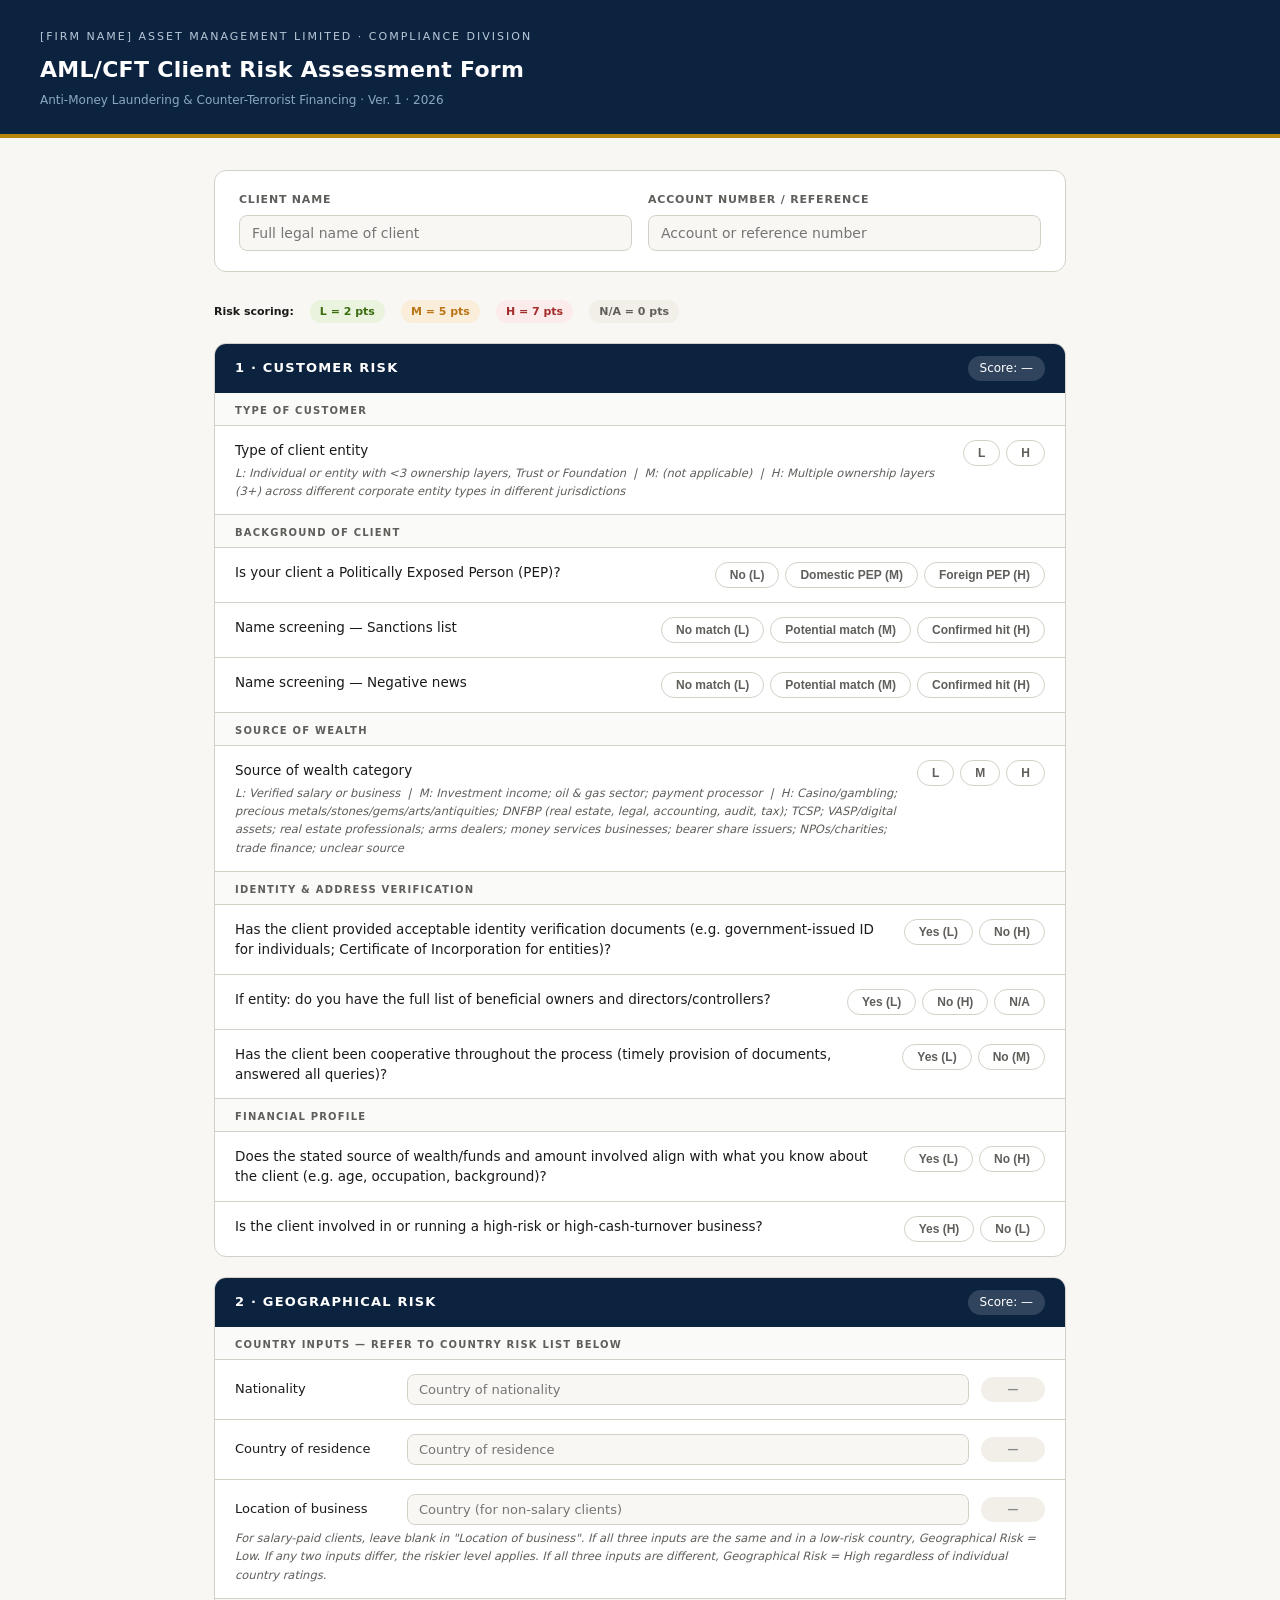
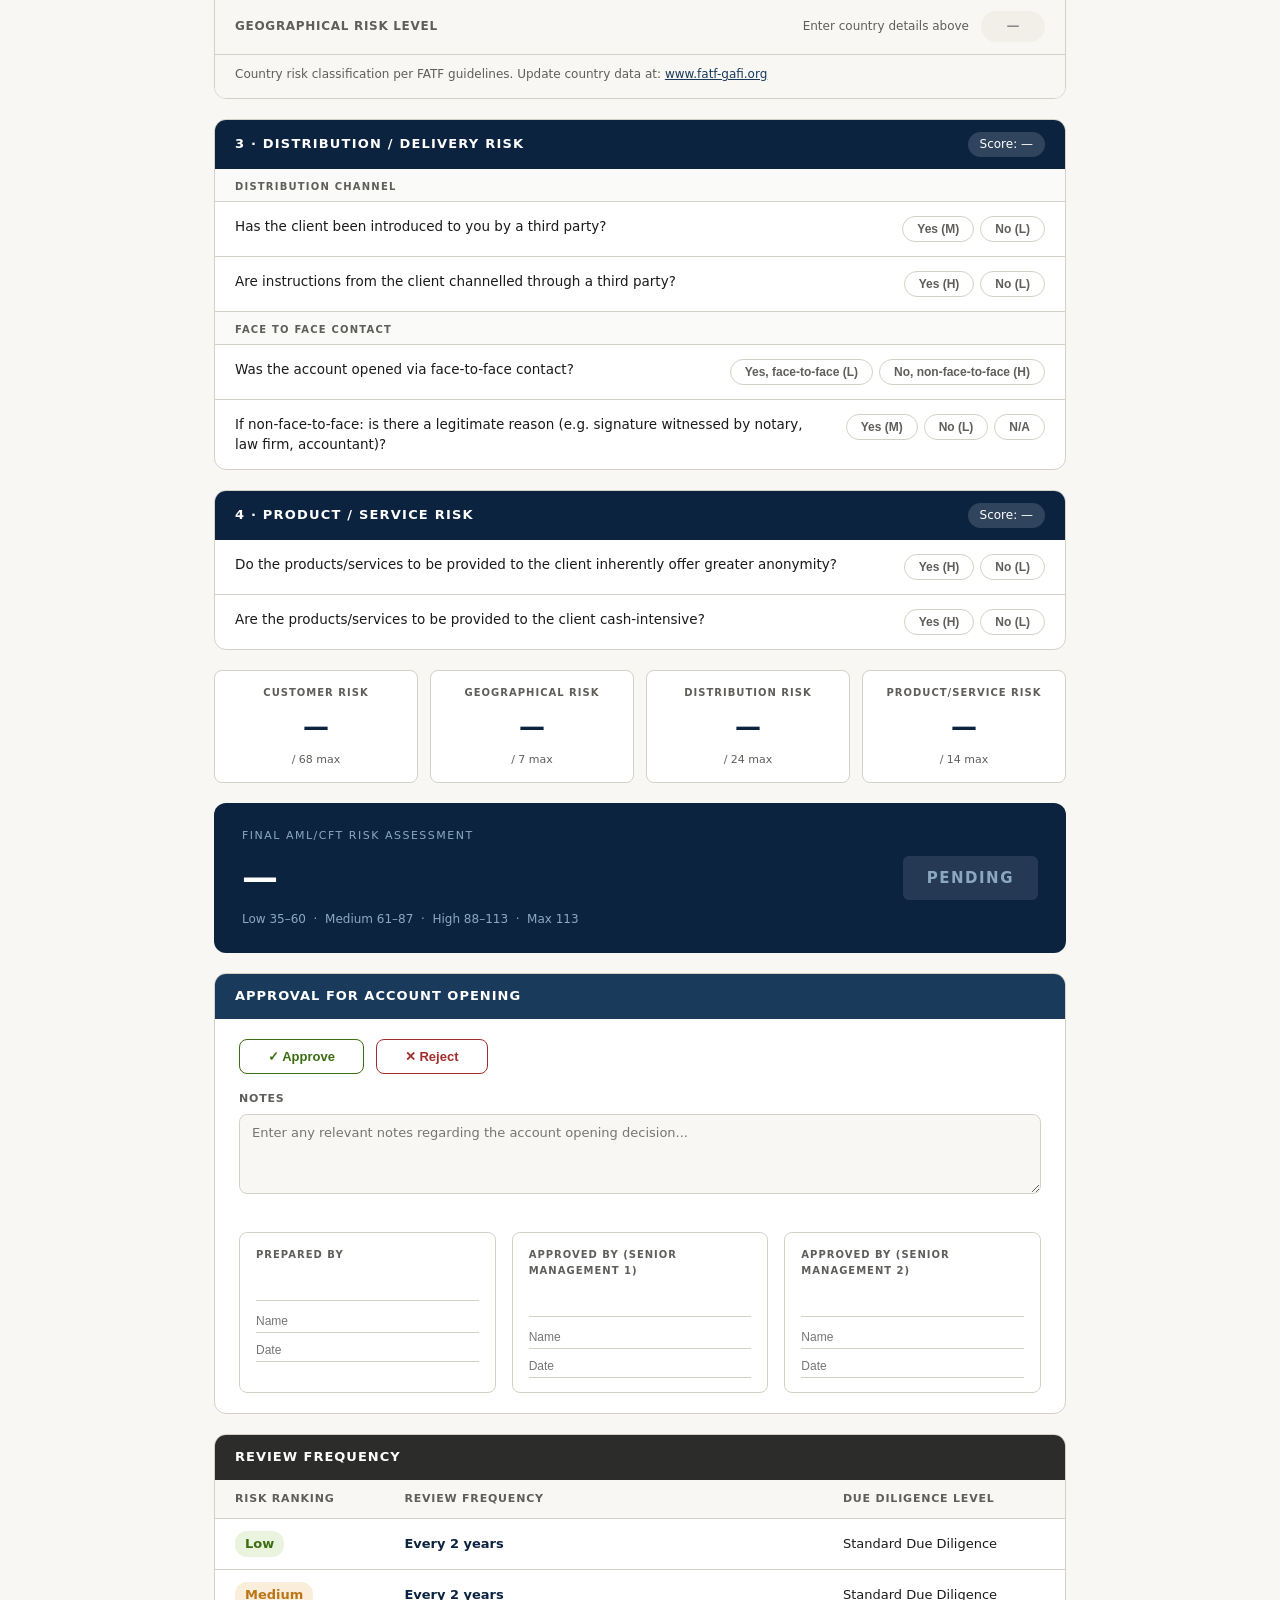
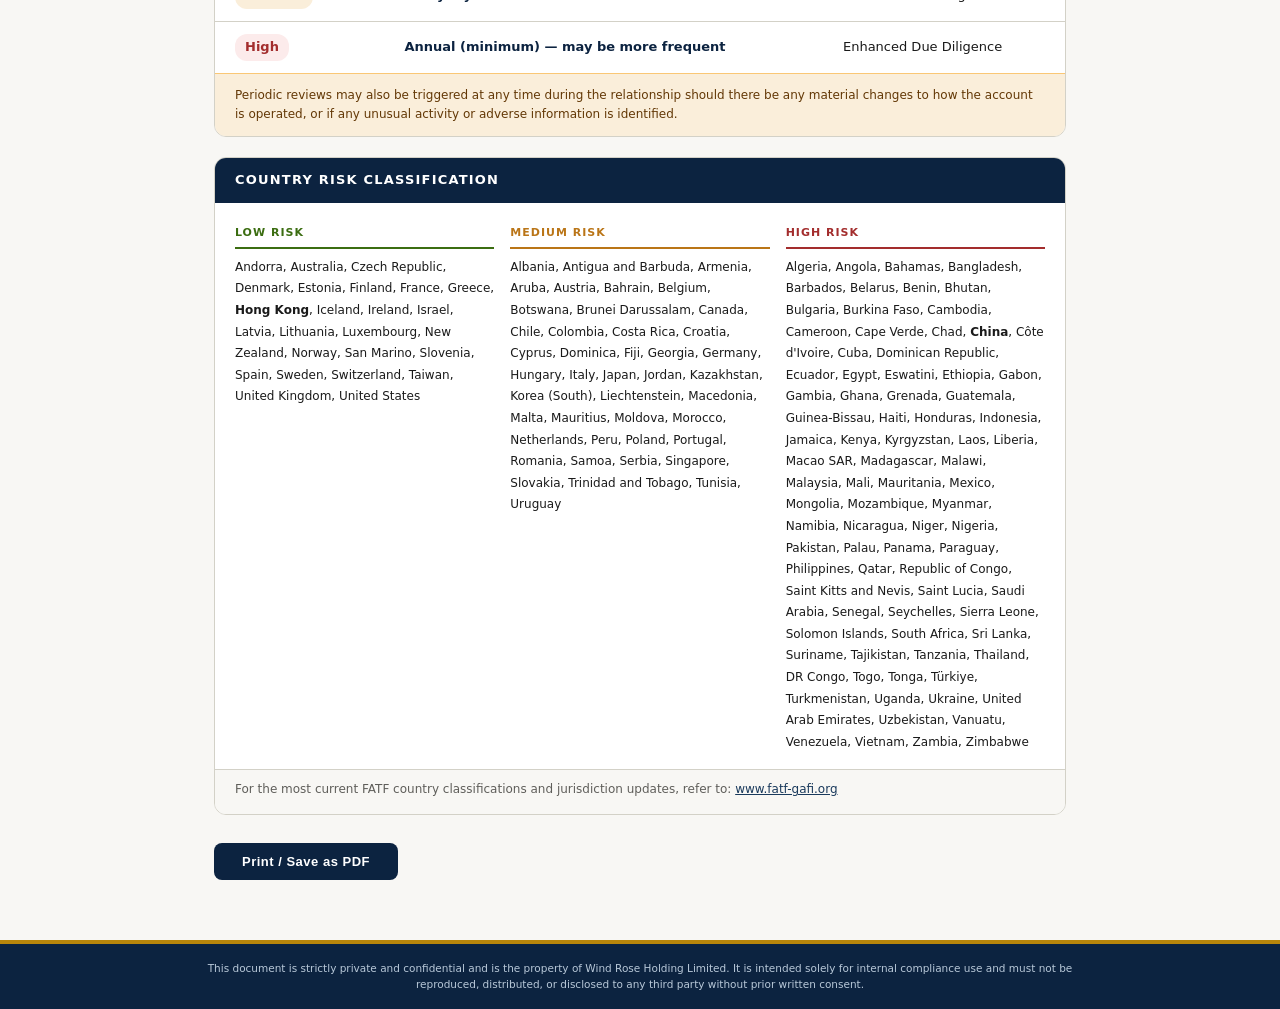
==== commit 92984bd1: "Add files via upload" ====
--- a/Tools_AML/aml_risk_assessment.html
+++ b/Tools_AML/aml_risk_assessment.html
@@ -564,10 +564,9 @@
 <body>
 
 <div class="page-header">
-  <div class="firm-name">xyz Asset Management Limited · Compliance Division</div>
+  <div class="firm-name">[Firm Name] Asset Management Limited · Compliance Division</div>
   <h1>AML/CFT Client Risk Assessment Form</h1>
   <div class="subtitle">Anti-Money Laundering &amp; Counter-Terrorist Financing · Ver. 1 · 2026</div>
-  <div class="confidential-tag">Confidential</div>
 </div>
 
 <div class="form-body">
